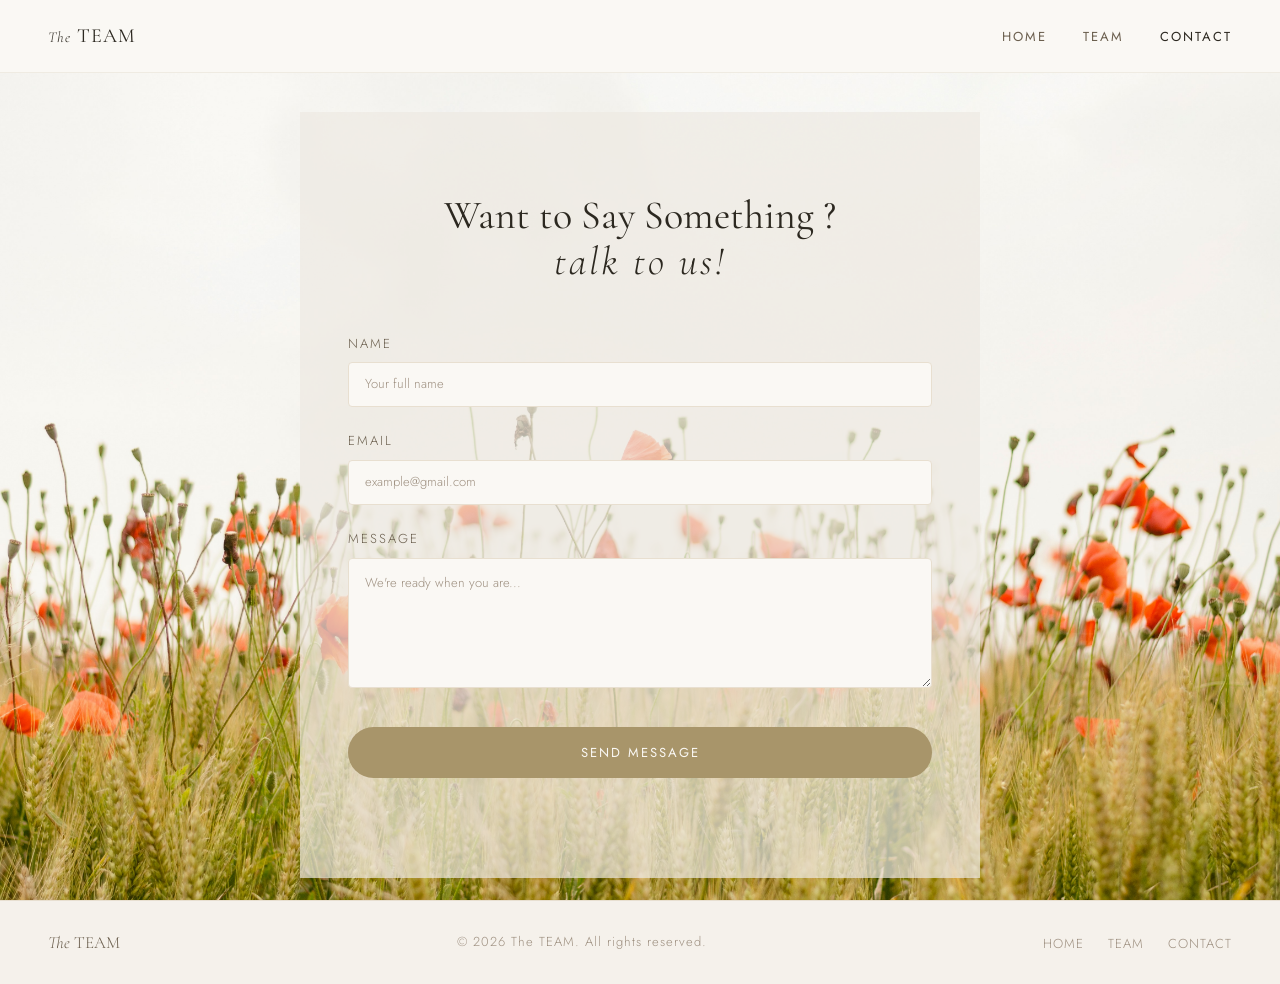
==== contact.html @ 42a956ac "Add files via upload" ====
<!DOCTYPE html>
<html lang="en">
<head>
  <meta charset="UTF-8" />
  <meta name="viewport" content="width=device-width, initial-scale=1.0" />
  <title>Contact — The TEAM </title>
  <link rel="stylesheet" href="styles.css" />
</head>
<body>


<nav class="nav">
    <a href="index.html" class="nav-logo"><em>The</em> TEAM</a>
    <ul class="nav-links">
      <li><a href="index.html">Home</a></li>
      <li><a href="index.html">Team</a></li>
      <li><a href="contact.html" class="active">Contact</a></li>
    </ul>
  </nav>

  <main class="contact-page">
    <img src="../pictures/enrico-bet-IicyiaPYGGI-unsplash.jpg" alt=""/>
<div class="contact-inner">

    <h1 class="section-title">Want to Say Something ?<br><em> talk to us!</em></h1>

    <form class="contact-form" action="#" method="post">

      <div class="form-group">
        <label for="name">Name</label>
        <input type="text" id="name" name="name" placeholder="Your full name" required />
      </div>

      <div class="form-group">
        <label for="email">Email</label>
        <input type="email" id="email" name="email" placeholder="example@gmail.com" required />
      </div>

      <div class="form-group">
        <label for="message">Message</label>
        <textarea id="message" name="message" placeholder="We're ready when you are..." required></textarea>
      </div>

      <a href="mailto:U25105853@sharjah.ac.ae">
      <button type="submit" class="btn-submit">Send Message</button>
      </a>
    </form>

    </div>
  </main>

  <footer>
    <span class="footer-logo"><em>The</em> TEAM</span>
    <span class="footer-copy">&copy; 2026 The TEAM. All rights reserved.</span>
    <ul class="footer-links">
      <li><a href="index.html">Home</a></li>
      <li><a href="index.html">Team</a></li>
      <li><a href="contact.html">Contact</a></li>
    </ul>
  </footer>

</body>
</html>
---- styles.css ----
@import url('https://fonts.googleapis.com/css2?family=Cormorant+Garamond:ital,wght@0,300;0,400;0,500;0,600;1,300;1,400&family=Jost:wght@300;400;500&display=swap');

:root {
  --cream:       #f5f1eb;
  --warm-white:  #faf8f4;
  --sand:        #e8dfd0;
  --taupe:       #c4b49a;
  --gold:        #a8956a;
  --dark-gold:   #8a7a55;
  --text-dark:   #2c2820;
  --text-mid:    #6b5f4e;
  --text-light:  #9e9080;
  --font-serif:  'Cormorant Garamond', Georgia, serif;
  --font-sans:   'Jost', sans-serif;
  --radius:      4px;
  --transition:  0.35s ease;
}


*, *::before, *::after { box-sizing: border-box; margin: 0; padding: 0; }

html { scroll-behavior: smooth; }

body {
  background-color: var(--warm-white);
  color: var(--text-dark);
  font-family: var(--font-sans);
  font-weight: 300;
  line-height: 1.6;
}

img { display: block; max-width: 100%; }

a { text-decoration: none; color: inherit; }


.nav {
  position: fixed;
  top: 0; left: 0; right: 0;
  z-index: 100;
  display: flex;
  align-items: center;
  justify-content: space-between;
  padding: 20px 48px;
  background: var(--warm-white);
  border-bottom: 1px solid rgba(196, 180, 154, 0.2);
}

.nav-logo {
  font-family: var(--font-serif);
  font-size: 20px;
  font-weight: 400;
  letter-spacing: 1px;
  color: var(--text-dark);
}

.nav-logo em {
  font-style: italic;
  font-weight: 300;
  font-size: 15px;
}

.nav-links {
  display: flex;
  align-items: center;
  gap: 36px;
  list-style: none;
}

.nav-links a {
  font-family: var(--font-sans);
  font-size: 13px;
  font-weight: 400;
  letter-spacing: 2px;
  text-transform: uppercase;
  color: var(--text-mid);
  transition: color var(--transition);
}
.nav-links a:focus,
.nav-links a:focus-visible {
  outline: 3px solid #a8956a;
  outline-offset: 8px;
  border-radius: 6px;
  color: var(--text-dark);
}

.nav-links a:hover { color: var(--text-dark); }

.nav-links a.active { color: var(--text-dark); }


.hero {
  position: relative;
  height: 100px;
  min-height: 600px;
  overflow: hidden;
}

.hero-bg {
  position: absolute;
  inset: 0;
  background-image: url('../pictures/lidia-nikole-R7oHCfHo2ik-unsplash.jpg');
  background-size: cover;
  background-position: center;
  transform: scale(1.05);
  transition: transform 8s ease;
	
  --mask:
    radial-gradient(34.99px at 50% calc(100% - 48px),#000 99%,#0000 101%) calc(50% - 60px) 0/120px 100%,
    radial-gradient(34.99px at 50% calc(100% + 18px),#0000 99%,#000 101%) 50% calc(100% - 30px)/120px 100% repeat-x;
    -webkit-mask: var(--mask);
          mask: var(--mask);

}

.hero:hover .hero-bg { transform: scale(1); }

.hero-content {
  position: absolute;
  bottom: 18%;
  left: 50%;
  text-align: center;
  width: 90%;
  max-width: 600px;
  animation: fadeUp 1s ease both;
}

.hero-content h1 {
    font-family: var(--font-serif);
    font-size: 70px;
    font-weight: 400;
    line-height: 1.1;
    color: #ffffff;
    margin-bottom: 16px;
    text-shadow: 8px 3px 16px #000000;
}

.hero-content p {
  font-size: 15px;
  color: #ffffff;
  letter-spacing: 2px;
  text-transform: uppercase;
  font-weight: 300;
}



.section-label {
  font-family: var(--font-sans);
  font-size: 15px;
  letter-spacing: 6px;
  text-transform: uppercase;
  color: var(--gold);
  margin-bottom: 12px;
}

.section-title {
  font-family: var(--font-serif);
  font-size: 50px;
  font-weight: 400;
  line-height: 1.15;
  color: var(--text-dark);
}

.section-title em {
  font-style: italic;
  font-weight: 300;
  letter-spacing: 3px;
}


.team-section {
  background: var(--warm-white);
  padding: 80px 48px 100px;
  text-align: center;
}

.team-section .section-title { margin-bottom: 60px; }

.team-grid {
  display: grid;
  grid-template-columns: repeat(4, 1fr);
  gap: 28px;
  max-width: 900px;
  margin: 0 auto;
}

.team-card {
  background: var(--cream);
  border: 1px solid var(--sand);
  overflow: hidden;
  transition: transform var(--transition), box-shadow var(--transition);
  cursor: pointer;
}

.team-card:hover {
    transform: translateY(-6px);
    box-shadow: 0 20px 50px #C6BCB7;
    -webkit-box-shadow: 0 20px 50px #C6BCB7;
}

.team-card-img {
  width: 100%;
  aspect-ratio: 3/4;
  object-fit: cover;
  object-position:  top;
  transition:var(--transition);
}

.team-card:hover .team-card-img {}

.team-card-info {
  padding: 20px 16px 24px;
  text-align: left;
  border-top: 1px solid var(--sand);
}

.team-card-name {
  font-family: var(--font-sans);
  font-size: 13px;
  font-weight: 500;
  letter-spacing: 1.5px;
  text-transform: uppercase;
  color: var(--text-dark);
  margin-bottom: 5px;
}

.team-card-role {
  font-family: var(--font-sans);
  font-size: 11px;
  letter-spacing: 2px;
  text-transform: uppercase;
  color: var(--text-light);
}


footer {
  background: var(--cream);
  border-top: 1px solid var(--sand);
  padding: 28px 48px;
  display: flex;
  align-items: center;
  justify-content: space-between;
}

footer .footer-logo {
  font-family: var(--font-serif);
  font-size: 17px;
  color: var(--text-mid);
}

footer .footer-copy {
  font-size: 13px;
  color: var(--text-light);
  letter-spacing: 1px;
}

footer .footer-links {
  display: flex;
  gap: 24px;
  list-style: none;
}

footer .footer-links a {
  font-size: 13px;
  letter-spacing: 1px;
  text-transform: uppercase;
  color: var(--text-light);
  transition: color var(--transition);
}

footer .footer-links a:hover { color: var(--gold); }


.profile-page {
  padding-top: 90px;
  min-height: 100vh;
  background: var(--warm-white);
}

.profile-header {
  text-align: center;
  padding: 60px 48px 40px;
  border-bottom: 1px solid var(--sand);
}

.profile-header h1 {
  font-family: var(--font-serif);
  font-size: 50px;
  font-weight: 400;
  color: var(--text-dark);
  margin-bottom: 8px;
}

.profile-header .profile-role {
  font-family: var(--font-sans);
  font-size: 15px;
  letter-spacing: 2px;
  text-transform: uppercase;
  color: var(--gold);
}


.profile-video-wrap {
  max-width: 780px;
  margin: 50px auto 0;
  padding: 0 48px;
}

.video-player {
  position: relative;
  width: 100%;
  background: #1a1610;
  overflow: hidden;
  border-radius: 2px;
  padding-bottom: 20px;
  background-color: var(--warm-white)
}



.selected-work {
  max-width: 900px;
  margin: 70px auto;
  padding: 0 48px;
}

.selected-work .section-title {
  text-align: center;
  margin-bottom: 40px;
}

.work-grid {
  display: grid;
  grid-template-columns: repeat(3, 1fr);
  gap: 16px;
}

.work-item { overflow: hidden; }

.work-item img {
  width: 100%;
  aspect-ratio: 4/5;
  object-fit: cover;
  object-position: center ;
  transition: transform 0.5s ease;
}

.work-item:hover img { transform: scale(1.04);}

.work-caption {
  margin-top: 10px;
  font-size: 11px;
  color: var(--text-light);
  letter-spacing: 1px;
  text-transform: uppercase;
}


.profile-nav {
  max-width: 900px;
  margin: 0 auto 80px;
  padding: 28px 48px;
  display: flex;
  justify-content: space-between;
  border-top: 1px solid var(--sand);
}

.profile-nav a {
  display: flex;
  align-items: center;
  gap: 10px;
  font-family: var(--font-serif);
  font-size: 20px;
  font-weight: 400;
  font-style: italic;
  color: var(--text-mid);
  transition: color var(--transition);
}

.profile-nav a:hover { color: var(--gold); }

.profile-nav a span { font-style: normal; font-size: 20px; }


.contact-page {
  padding-top: 90px;
  min-height: 100vh;
  display: flex;
  align-items: center;
  justify-content: center;
	position: relative; }
.contact-page img {
    position: absolute;
    top: 0;
    left:0 ;
    z-index: -1;
    width: 100%;
   height: 100%;
   object-fit: cover;
}

.contact-inner {
    width: 100%;
    max-width: 680px;
    padding: 80px 48px 100px;
    text-align: center;
	background-color: rgba(238,234,227,0.70);
	overflow: auto;
}

.contact-inner .section-title {
  font-size: 40px;
  margin-bottom: 50px;
}

.contact-form {
  text-align: left;
}

.form-group {
  margin-bottom: 24px;
}

.form-group label {
  display: block;
  font-size: 13px;
  letter-spacing: 2px;
  text-transform: uppercase;
  color: var(--text-mid);
  margin-bottom: 8px;
}

.form-group input,
.form-group textarea {
  width: 100%;
  padding: 14px 16px;
  background: var(--warm-white);
  border: 1px solid var(--sand);
  border-radius: var(--radius);
  font-family: var(--font-sans);
  font-size: 10px;
  font-weight: 300;
  color: var(--text-dark);
  transition: border-color var(--transition), background var(--transition);
}

.form-group input::placeholder,
.form-group textarea::placeholder {
  color: var(--text-light);
  font-size: 13px;
}

.form-group input:focus,
.form-group textarea:focus {
  border-color: var(--gold);
  background: var(--warm-white);
}

.form-group textarea {
  min-height: 130px;
  resize: vertical;
}

.btn-submit {
  display: block;
  width: 100%;
  padding: 16px;
  margin-top: 32px;
  background: var(--gold);
  border: none;
  border-radius: 30px;
  font-family: var(--font-sans);
  font-size: 13px;
  font-weight: 400;
  letter-spacing: 2px;
  text-transform: uppercase;
  color: var(--warm-white);
  cursor: pointer;
  transition: background var(--transition), transform var(--transition);
}

.btn-submit:hover {
  background: var(--dark-gold);
  transform: translateY(-2px);
}


@keyframes fadeUp {
  from { opacity: 0; transform: translateX(-50%) translateY(24px); }
  to   { opacity: 1; transform: translateX(-50%) translateY(0); }
}

@media (max-width: 768px) {
  .nav { padding: 16px 24px; }

  .team-section, .selected-work, .profile-video-wrap,
  .profile-header, .profile-nav { padding-left: 24px; padding-right: 24px; }

  .team-grid { grid-template-columns: 1fr; max-width: 320px; }

  .work-grid { grid-template-columns: 1fr; }

  footer { flex-direction: column; gap: 16px; text-align: center; }

  .contact-inner { padding: 60px 24px 80px; }
}
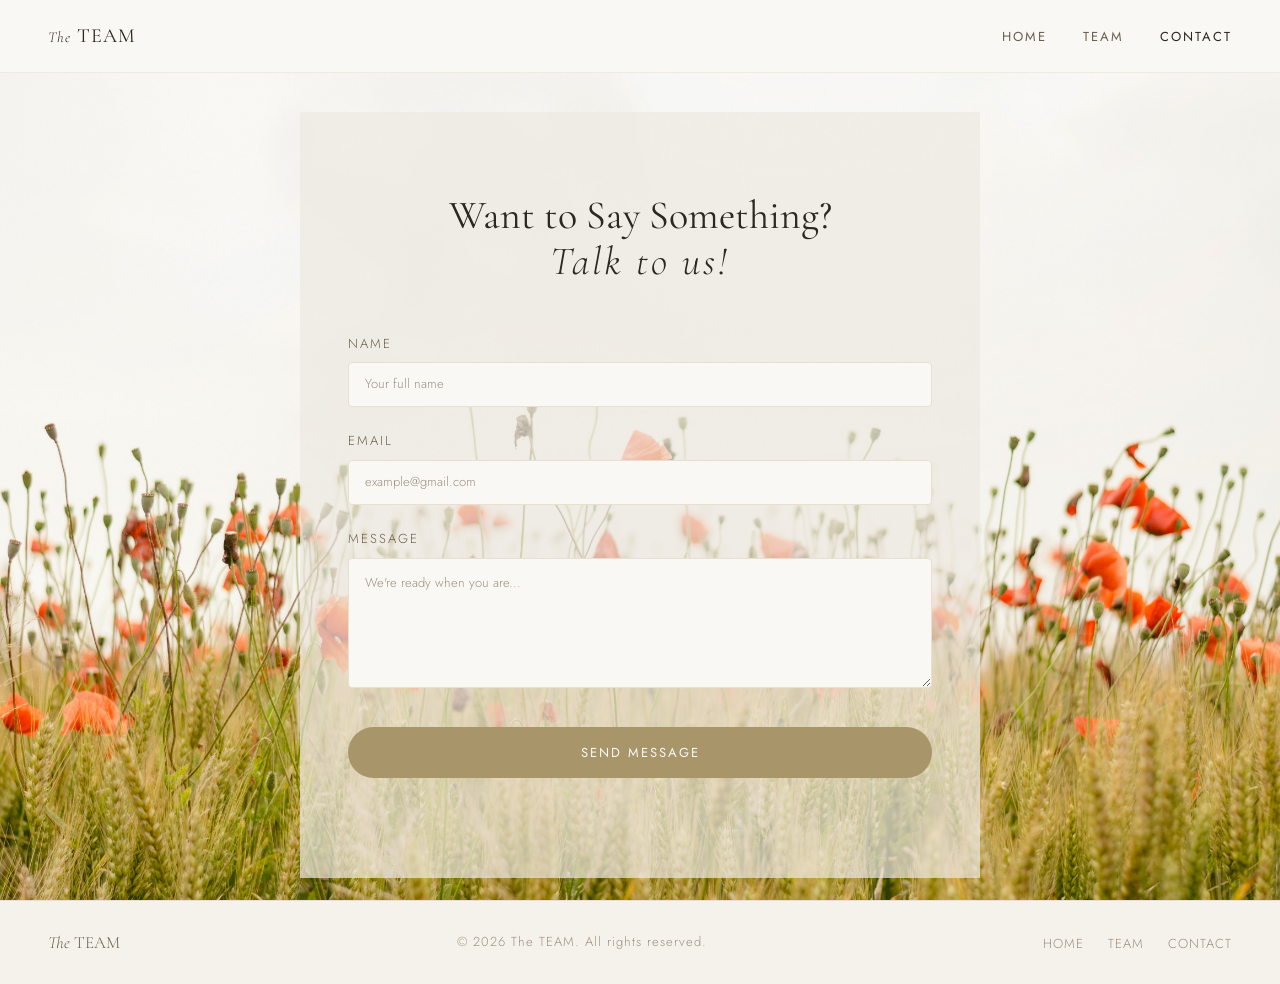
==== commit 17dbd927: "Update contact.html" ====
--- a/contact.html
+++ b/contact.html
@@ -3,28 +3,32 @@
 <head>
   <meta charset="UTF-8" />
   <meta name="viewport" content="width=device-width, initial-scale=1.0" />
-  <title>Contact — The TEAM </title>
+  <title>Contact — The TEAM</title>
   <link rel="stylesheet" href="styles.css" />
 </head>
+
 <body>
 
+<nav class="nav">
+  <a href="index.html" class="nav-logo"><em>The</em> TEAM</a>
+  <ul class="nav-links">
+    <li><a href="index.html">Home</a></li>
+    <li><a href="index.html">Team</a></li>
+    <li><a href="contact.html" class="active">Contact</a></li>
+  </ul>
+</nav>
 
-<nav class="nav">
-    <a href="index.html" class="nav-logo"><em>The</em> TEAM</a>
-    <ul class="nav-links">
-      <li><a href="index.html">Home</a></li>
-      <li><a href="index.html">Team</a></li>
-      <li><a href="contact.html" class="active">Contact</a></li>
-    </ul>
-  </nav>
+<main class="contact-page">
 
-  <main class="contact-page">
-    <img src="../pictures/enrico-bet-IicyiaPYGGI-unsplash.jpg" alt=""/>
-<div class="contact-inner">
+  <img src="pictures/enrico-bet-IicyiaPYGGI-unsplash.jpg" alt="Contact image" />
 
-    <h1 class="section-title">Want to Say Something ?<br><em> talk to us!</em></h1>
+  <div class="contact-inner">
 
-    <form class="contact-form" action="#" method="post">
+    <h1 class="section-title">
+      Want to Say Something?<br><em>Talk to us!</em>
+    </h1>
+
+    <form class="contact-form" action="mailto:U25105853@sharjah.ac.ae" method="post" enctype="text/plain">
 
       <div class="form-group">
         <label for="name">Name</label>
@@ -41,23 +45,23 @@
         <textarea id="message" name="message" placeholder="We're ready when you are..." required></textarea>
       </div>
 
-      <a href="mailto:U25105853@sharjah.ac.ae">
       <button type="submit" class="btn-submit">Send Message</button>
-      </a>
+
     </form>
 
-    </div>
-  </main>
+  </div>
 
-  <footer>
-    <span class="footer-logo"><em>The</em> TEAM</span>
-    <span class="footer-copy">&copy; 2026 The TEAM. All rights reserved.</span>
-    <ul class="footer-links">
-      <li><a href="index.html">Home</a></li>
-      <li><a href="index.html">Team</a></li>
-      <li><a href="contact.html">Contact</a></li>
-    </ul>
-  </footer>
+</main>
+
+<footer>
+  <span class="footer-logo"><em>The</em> TEAM</span>
+  <span class="footer-copy">© 2026 The TEAM. All rights reserved.</span>
+  <ul class="footer-links">
+    <li><a href="index.html">Home</a></li>
+    <li><a href="index.html">Team</a></li>
+    <li><a href="contact.html">Contact</a></li>
+  </ul>
+</footer>
 
 </body>
-</html>+</html>
